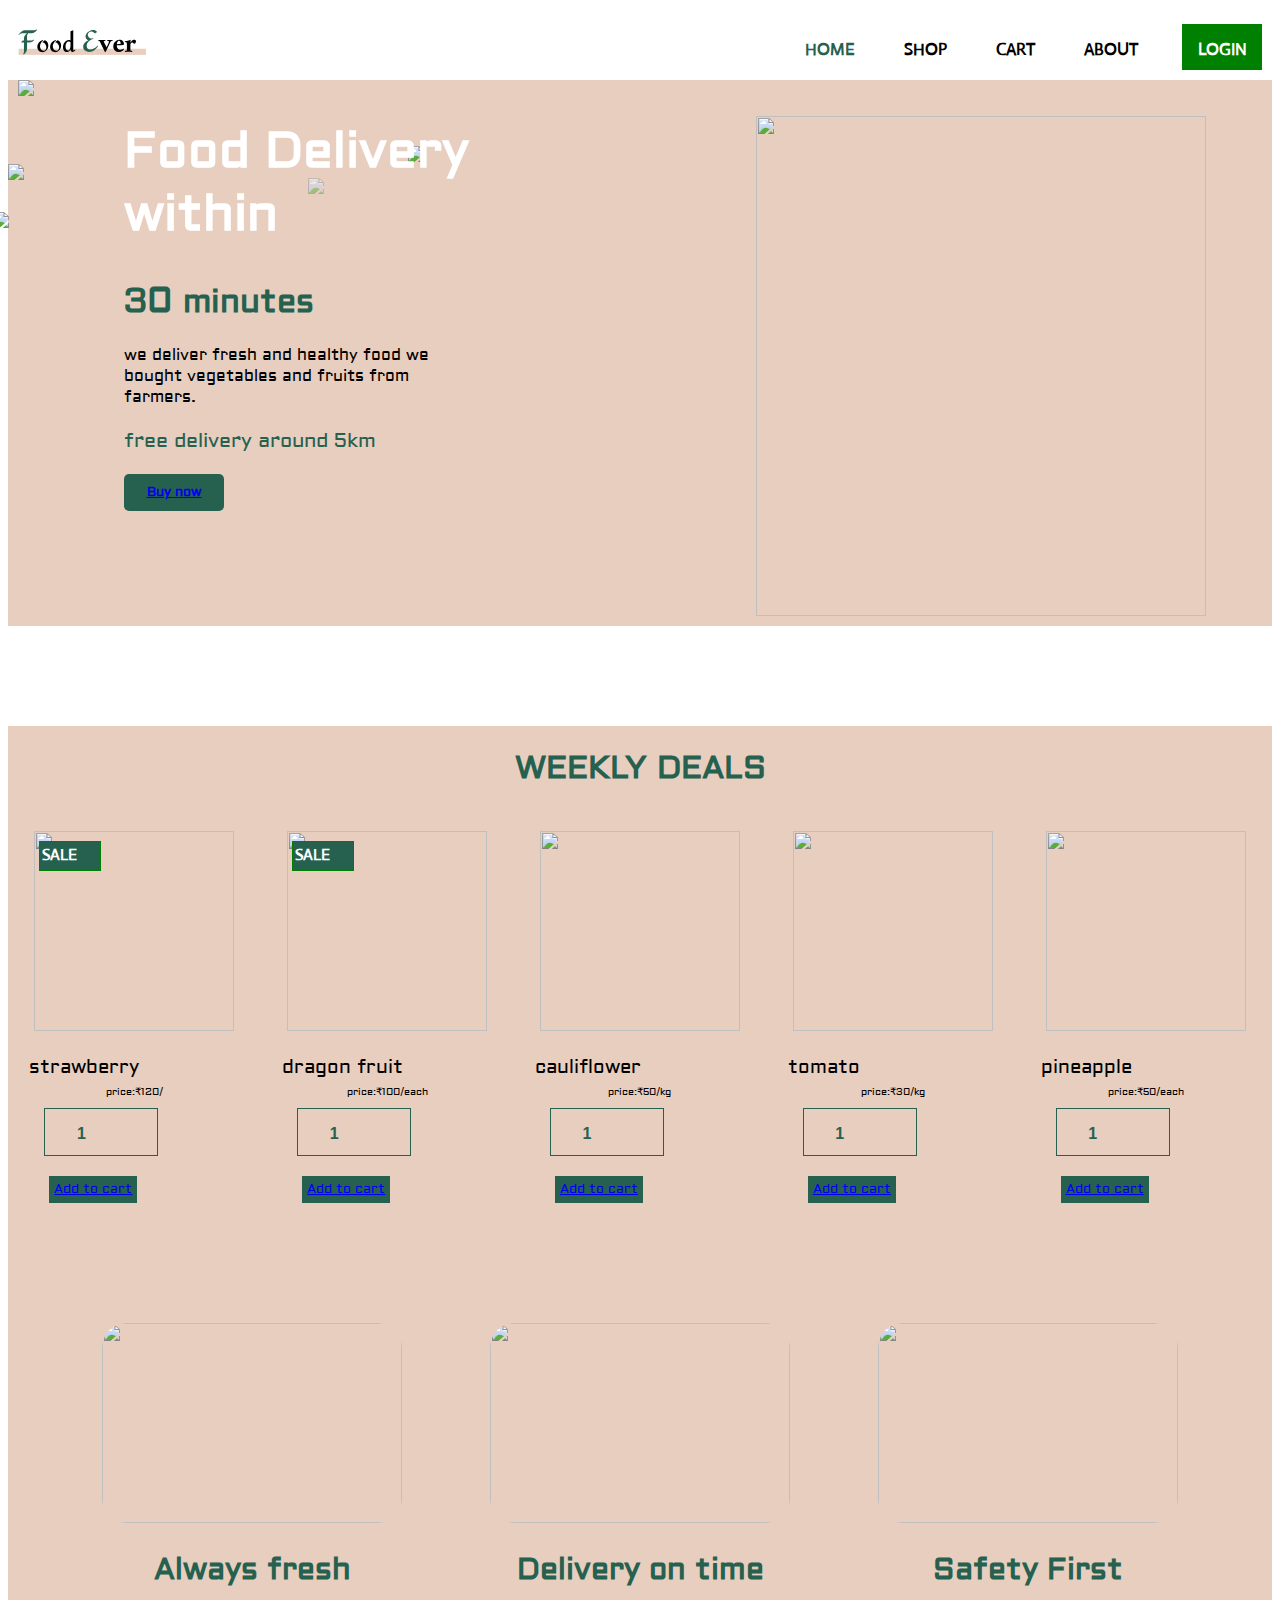
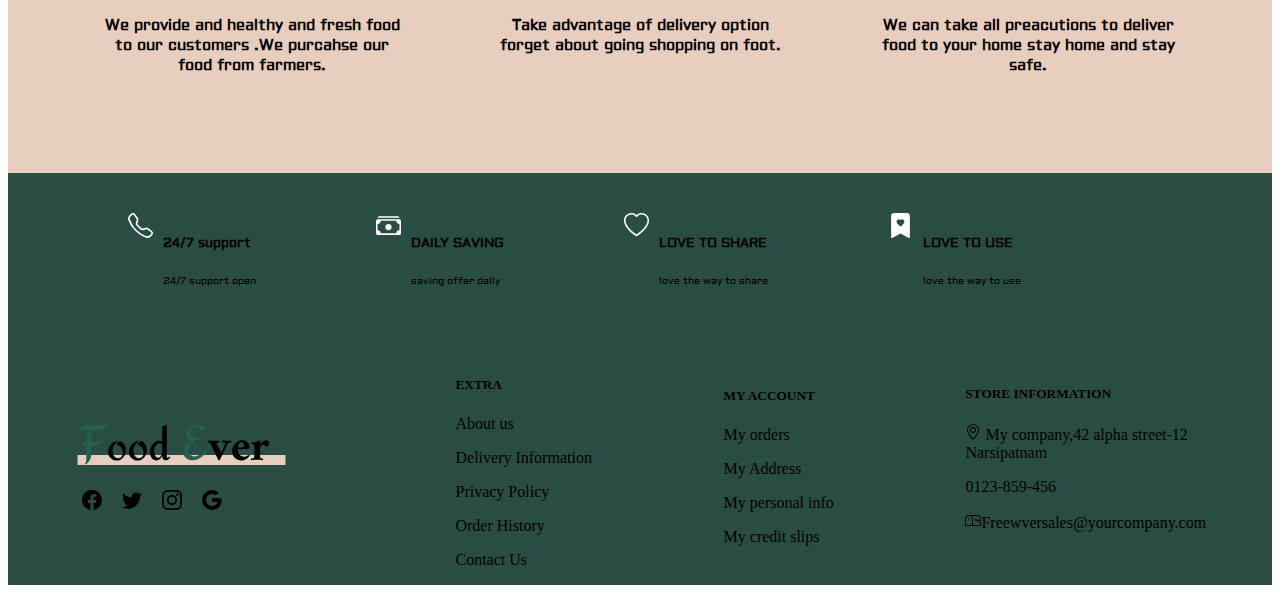
==== index.html @ d745dd80 "second commit" ====
<!DOCTYPE html>
<html lang="en">
<head>
    <meta charset="UTF-8">
    <meta http-equiv="X-UA-Compatible" content="IE=edge">
    <meta name="viewport" content="width=device-width, initial-scale=1.0">
    <link rel="stylesheet" a href="home.css">
    <link rel="preconnect" href="https://fonts.gstatic.com">
<link href="https://fonts.googleapis.com/css2?family=Actor&display=swap" rel="stylesheet">
<link rel="preconnect" href="https://fonts.gstatic.com">
<link href="https://fonts.googleapis.com/css2?family=Aldrich&display=swap" rel="stylesheet">  
<link href='https://css.gg/math-plus.css' rel='stylesheet'>
<link href='https://css.gg/math-minus.css' rel='stylesheet'>
<link href="https://cdn.jsdelivr.net/npm/bootstrap@5.0.0/dist/css/bootstrap.min.css" rel="stylesheet" integrity="sha384-wEmeIV1mKuiNpC+IOBjI7aAzPcEZeedi5yW5f2yOq55WWLwNGmvvx4Um1vskeMj0" crossorigin="anonymous">

<title> Home</title>
</head>
<div class="body">
<div class="navigation ">
   

   
    <nav>
        <svg xmlns="http://www.w3.org/2000/svg" width="245" height="68" viewBox="0 0 245 68" fill="none">
            <rect x="1" y="45" width="208" height="10" fill="#E8CEBF"/>
            <g filter="url(#filter0_b)">
            <path d="M31.2002 14.1602C30.6956 14.9414 30.0853 15.6738 29.3691 16.3574C28.653 17.041 27.8717 17.6432 27.0254 18.1641C26.179 18.6849 25.2839 19.0999 24.3398 19.4092C23.3958 19.7021 22.4518 19.8486 21.5078 19.8486L16.6982 19.8975C16.0472 20.6787 15.5671 21.4355 15.2578 22.168C14.9486 22.9004 14.7939 23.763 14.7939 24.7559V31.5918H15.502C16.153 31.5918 16.9424 31.6081 17.8701 31.6406C18.7979 31.6569 19.7337 31.6325 20.6777 31.5674C21.638 31.5023 22.5495 31.3639 23.4121 31.1523C24.2747 30.9245 24.9746 30.5745 25.5117 30.1025L26.0977 30.8105C25.5931 31.5755 24.9827 32.2184 24.2666 32.7393C23.5505 33.2601 22.7692 33.6914 21.9229 34.0332C21.0765 34.3587 20.1813 34.6029 19.2373 34.7656C18.2933 34.9121 17.3493 34.9935 16.4053 35.0098H14.7939V44.3115C14.7939 46.4762 14.3301 48.3968 13.4023 50.0732C12.4746 51.766 11.1237 53.2227 9.34961 54.4434L8.49512 53.4912C8.77181 53.182 8.99154 52.832 9.1543 52.4414C9.31706 52.0508 9.43913 51.6439 9.52051 51.2207C9.61816 50.7975 9.67513 50.3743 9.69141 49.9512C9.72396 49.5117 9.74023 49.0967 9.74023 48.7061V35.0098H5.00391L7.5918 31.5918H9.74023V27.5879C9.74023 26.8229 9.89486 26.0824 10.2041 25.3662C10.5296 24.6338 10.9365 23.9421 11.4248 23.291C11.9131 22.64 12.4502 22.0296 13.0361 21.46C13.6221 20.8903 14.1917 20.3695 14.7451 19.8975C14.0615 19.8975 13.4105 19.8975 12.792 19.8975C12.1898 19.8812 11.5794 19.873 10.9609 19.873C10.3424 19.873 9.70768 19.873 9.05664 19.873C8.4056 19.8568 7.68945 19.8486 6.9082 19.8486C6.28971 19.8486 5.73633 19.9137 5.24805 20.0439C4.77604 20.1579 4.33659 20.3288 3.92969 20.5566C3.52279 20.7845 3.13216 21.0693 2.75781 21.4111C2.38346 21.7529 2.00098 22.1517 1.61035 22.6074L0.902344 21.8506C1.45573 21.0856 2.11491 20.3044 2.87988 19.5068C3.64486 18.693 4.4668 17.9525 5.3457 17.2852C6.24089 16.6178 7.17676 16.0726 8.15332 15.6494C9.14616 15.21 10.1471 14.9902 11.1562 14.9902H20.6045C21.2393 14.9902 22.0205 14.9821 22.9482 14.9658C23.876 14.9495 24.82 14.9007 25.7803 14.8193C26.7406 14.7217 27.652 14.5752 28.5146 14.3799C29.3773 14.1683 30.069 13.8753 30.5898 13.501L31.2002 14.1602ZM130.663 40.4053C129.947 41.7236 129.076 42.9769 128.051 44.165C127.042 45.3532 125.91 46.403 124.657 47.3145C123.42 48.2259 122.077 48.9502 120.629 49.4873C119.197 50.0244 117.691 50.293 116.112 50.293C114.892 50.293 113.703 50.0895 112.548 49.6826C111.392 49.2757 110.359 48.6979 109.447 47.9492C108.552 47.2005 107.828 46.3053 107.274 45.2637C106.737 44.2057 106.469 43.0339 106.469 41.748C106.469 40.4948 106.721 39.3311 107.226 38.2568C107.73 37.1663 108.381 36.1735 109.179 35.2783C109.993 34.3831 110.904 33.5856 111.913 32.8857C112.938 32.1859 113.972 31.5918 115.014 31.1035C114.281 30.9733 113.622 30.7048 113.036 30.2979C112.45 29.891 111.954 29.4027 111.547 28.833C111.14 28.2633 110.831 27.6286 110.619 26.9287C110.408 26.2288 110.302 25.5208 110.302 24.8047C110.302 23.8118 110.481 22.876 110.839 21.9971C111.197 21.1019 111.677 20.2799 112.279 19.5312C112.898 18.7663 113.614 18.0827 114.428 17.4805C115.242 16.862 116.096 16.3411 116.991 15.918C117.903 15.4948 118.83 15.1693 119.774 14.9414C120.735 14.7135 121.662 14.5996 122.558 14.5996C123.892 14.5996 125.113 14.8682 126.22 15.4053C127.326 15.9261 128.303 16.6911 129.149 17.7002L125.609 20.2881C125.268 19.8161 124.893 19.3766 124.486 18.9697C124.096 18.5465 123.664 18.1885 123.192 17.8955C122.737 17.5863 122.24 17.3421 121.703 17.1631C121.182 16.984 120.621 16.8945 120.019 16.8945C119.27 16.8945 118.529 17.0329 117.797 17.3096C117.081 17.57 116.438 17.9443 115.868 18.4326C115.299 18.9046 114.835 19.4743 114.477 20.1416C114.135 20.8089 113.964 21.5413 113.964 22.3389C113.964 23.1689 114.143 23.9421 114.501 24.6582C114.859 25.3581 115.331 25.9684 115.917 26.4893C116.503 27.0101 117.17 27.417 117.919 27.71C118.684 28.0029 119.465 28.1494 120.263 28.1494C121.174 28.1494 122.021 28.0029 122.802 27.71L123.168 28.7109C121.85 29.1341 120.531 29.6794 119.213 30.3467C117.911 30.9977 116.739 31.7871 115.697 32.7148C114.656 33.6426 113.809 34.7168 113.158 35.9375C112.523 37.1582 112.206 38.5417 112.206 40.0879C112.206 40.9831 112.336 41.8132 112.597 42.5781C112.857 43.3431 113.231 44.0104 113.72 44.5801C114.224 45.1497 114.835 45.5973 115.551 45.9229C116.283 46.2484 117.105 46.4111 118.017 46.4111C118.961 46.4111 120.019 46.224 121.19 45.8496C122.362 45.459 123.51 44.9463 124.633 44.3115C125.756 43.6768 126.781 42.9525 127.709 42.1387C128.637 41.3249 129.337 40.4948 129.809 39.6484L130.663 40.4053Z" fill="#266150"/>
            <path d="M40.1602 50.5615C38.9557 50.5615 37.8245 50.3499 36.7666 49.9268C35.7249 49.4873 34.8135 48.8851 34.0322 48.1201C33.2673 47.3551 32.6569 46.46 32.2012 45.4346C31.7617 44.3929 31.542 43.2617 31.542 42.041C31.542 40.6576 31.7699 39.3636 32.2256 38.1592C32.6813 36.9385 33.3079 35.8398 34.1055 34.8633C34.9193 33.8867 35.8714 33.0404 36.9619 32.3242C38.0687 31.6081 39.265 31.0465 40.5508 30.6396L41.2588 31.4941C40.5264 32.0312 39.8428 32.6497 39.208 33.3496C38.5732 34.0332 38.0199 34.7819 37.5479 35.5957C37.0758 36.3932 36.7015 37.2396 36.4248 38.1348C36.1481 39.0137 36.0098 39.917 36.0098 40.8447C36.0098 41.626 36.1237 42.4479 36.3516 43.3105C36.5794 44.1732 36.9212 44.9626 37.377 45.6787C37.8327 46.3949 38.4023 46.9889 39.0859 47.4609C39.7858 47.9167 40.5915 48.1445 41.5029 48.1445C42.3167 48.1445 43.0166 47.998 43.6025 47.7051C44.2048 47.4121 44.7012 47.0133 45.0918 46.5088C45.4824 46.0042 45.7754 45.4183 45.9707 44.751C46.166 44.0674 46.2637 43.3512 46.2637 42.6025C46.2637 41.7236 46.0928 40.8285 45.751 39.917C45.4092 38.9893 44.9372 38.1348 44.335 37.3535C43.749 36.5723 43.0573 35.9212 42.2598 35.4004C41.4622 34.8796 40.6077 34.5785 39.6963 34.4971C40.266 33.846 40.8926 33.2438 41.5762 32.6904C42.2598 32.137 42.9515 31.6081 43.6514 31.1035C44.5954 31.4128 45.4255 31.8685 46.1416 32.4707C46.874 33.0729 47.4844 33.7646 47.9727 34.5459C48.4772 35.3271 48.8597 36.1816 49.1201 37.1094C49.3805 38.0208 49.5107 38.9486 49.5107 39.8926C49.5107 41.1784 49.2829 42.4561 48.8271 43.7256C48.3877 44.9951 47.7529 46.1426 46.9229 47.168C46.109 48.1771 45.1243 48.999 43.9688 49.6338C42.8294 50.2523 41.5599 50.5615 40.1602 50.5615ZM61.0586 50.5615C59.8542 50.5615 58.723 50.3499 57.665 49.9268C56.6234 49.4873 55.7119 48.8851 54.9307 48.1201C54.1657 47.3551 53.5553 46.46 53.0996 45.4346C52.6602 44.3929 52.4404 43.2617 52.4404 42.041C52.4404 40.6576 52.6683 39.3636 53.124 38.1592C53.5798 36.9385 54.2064 35.8398 55.0039 34.8633C55.8177 33.8867 56.7699 33.0404 57.8604 32.3242C58.9671 31.6081 60.1634 31.0465 61.4492 30.6396L62.1572 31.4941C61.4248 32.0312 60.7412 32.6497 60.1064 33.3496C59.4717 34.0332 58.9183 34.7819 58.4463 35.5957C57.9743 36.3932 57.5999 37.2396 57.3232 38.1348C57.0465 39.0137 56.9082 39.917 56.9082 40.8447C56.9082 41.626 57.0221 42.4479 57.25 43.3105C57.4779 44.1732 57.8197 44.9626 58.2754 45.6787C58.7311 46.3949 59.3008 46.9889 59.9844 47.4609C60.6842 47.9167 61.4899 48.1445 62.4014 48.1445C63.2152 48.1445 63.915 47.998 64.501 47.7051C65.1032 47.4121 65.5996 47.0133 65.9902 46.5088C66.3809 46.0042 66.6738 45.4183 66.8691 44.751C67.0645 44.0674 67.1621 43.3512 67.1621 42.6025C67.1621 41.7236 66.9912 40.8285 66.6494 39.917C66.3076 38.9893 65.8356 38.1348 65.2334 37.3535C64.6475 36.5723 63.9557 35.9212 63.1582 35.4004C62.3607 34.8796 61.5062 34.5785 60.5947 34.4971C61.1644 33.846 61.791 33.2438 62.4746 32.6904C63.1582 32.137 63.8499 31.6081 64.5498 31.1035C65.4938 31.4128 66.3239 31.8685 67.04 32.4707C67.7725 33.0729 68.3828 33.7646 68.8711 34.5459C69.3757 35.3271 69.7581 36.1816 70.0186 37.1094C70.279 38.0208 70.4092 38.9486 70.4092 39.8926C70.4092 41.1784 70.1813 42.4561 69.7256 43.7256C69.2861 44.9951 68.6514 46.1426 67.8213 47.168C67.0075 48.1771 66.0228 48.999 64.8672 49.6338C63.7279 50.2523 62.4583 50.5615 61.0586 50.5615ZM93.7979 47.0947C93.6025 47.5179 93.3503 47.9167 93.041 48.291C92.7318 48.6654 92.39 48.999 92.0156 49.292C91.6413 49.585 91.2262 49.821 90.7705 50C90.3311 50.1628 89.8753 50.2441 89.4033 50.2441C88.1175 50.2441 87.1816 49.8942 86.5957 49.1943C86.026 48.4782 85.7412 47.5098 85.7412 46.2891V45.8496C85.4645 46.403 85.1471 46.9564 84.7891 47.5098C84.431 48.0632 84.016 48.5596 83.5439 48.999C83.0882 49.4385 82.5674 49.7965 81.9814 50.0732C81.4118 50.3499 80.7689 50.4883 80.0527 50.4883C78.9622 50.4883 78.002 50.2767 77.1719 49.8535C76.3581 49.4141 75.6745 48.8363 75.1211 48.1201C74.5677 47.3877 74.1445 46.5413 73.8516 45.5811C73.5749 44.6208 73.4365 43.6117 73.4365 42.5537C73.4365 41.1865 73.6481 39.8112 74.0713 38.4277C74.4945 37.0443 75.113 35.791 75.9268 34.668C76.7406 33.5449 77.7415 32.6335 78.9297 31.9336C80.1178 31.2174 81.4769 30.8594 83.0068 30.8594C83.9508 30.8594 84.8623 31.0872 85.7412 31.543V16.5527L90.2578 14.9902V46.4111C90.2578 46.7367 90.3311 47.0378 90.4775 47.3145C90.6403 47.5749 90.9007 47.7051 91.2588 47.7051C91.6331 47.7051 91.9831 47.5586 92.3086 47.2656C92.6341 46.9564 92.8945 46.6471 93.0898 46.3379L93.7979 47.0947ZM85.7412 39.7461V34.5459C85.3669 34.1715 84.9437 33.8623 84.4717 33.6182C84.016 33.374 83.5114 33.252 82.958 33.252C81.9977 33.252 81.1839 33.5124 80.5166 34.0332C79.8493 34.554 79.304 35.2051 78.8809 35.9863C78.4577 36.7676 78.1484 37.6139 77.9531 38.5254C77.7578 39.4206 77.6602 40.2588 77.6602 41.04C77.6602 41.6585 77.7171 42.3584 77.8311 43.1396C77.9613 43.9046 78.1729 44.6289 78.4658 45.3125C78.7751 45.9798 79.1738 46.5495 79.6621 47.0215C80.1667 47.4772 80.7933 47.7051 81.542 47.7051C82.1442 47.7051 82.665 47.5749 83.1045 47.3145C83.5602 47.0378 83.9427 46.6878 84.252 46.2646C84.5612 45.8252 84.8135 45.3288 85.0088 44.7754C85.2041 44.2057 85.3506 43.6279 85.4482 43.042C85.5622 42.4561 85.6354 41.8783 85.668 41.3086C85.7168 40.7227 85.7412 40.2018 85.7412 39.7461ZM145.571 30.5333C146.816 30.7111 148.327 30.8 150.104 30.8C151.927 30.8 153.46 30.7111 154.704 30.5333C154.793 30.6222 154.838 30.8667 154.838 31.2667C154.882 31.6667 154.838 31.9556 154.704 32.1333C153.682 32.1333 152.86 32.3111 152.238 32.6667C151.66 32.9778 151.304 33.2889 151.171 33.6L144.371 48C143.527 49.6444 142.882 50.4667 142.438 50.4667C142.304 50.4667 142.127 50.3556 141.904 50.1333L134.038 33.8C133.727 33.1333 133.216 32.6889 132.504 32.4667C131.838 32.2444 131.416 32.1333 131.238 32.1333C131.104 31.9556 131.06 31.6889 131.104 31.3333C131.104 30.9333 131.149 30.6667 131.238 30.5333C131.549 30.5778 132.216 30.6222 133.238 30.6667C134.304 30.7111 135.104 30.7556 135.638 30.8C136.216 30.8 137.26 30.8 138.771 30.8C140.327 30.8 141.638 30.7111 142.704 30.5333C142.838 30.6222 142.904 30.8889 142.904 31.3333C142.904 31.7333 142.838 32 142.704 32.1333C142.438 32.1333 142.038 32.2222 141.504 32.4C140.571 32.6667 140.104 32.9778 140.104 33.3333V33.6C140.104 33.7333 140.149 33.8667 140.238 34L144.771 42.6667L148.238 34.9333C148.549 34.1333 148.704 33.6 148.704 33.3333C148.704 33.0667 148.549 32.8444 148.238 32.6667C147.971 32.4889 147.638 32.3556 147.238 32.2667C146.616 32.1778 146.06 32.1333 145.571 32.1333C145.482 32.0444 145.438 31.8 145.438 31.4C145.438 30.9556 145.482 30.6667 145.571 30.5333ZM161.387 37.6C161.476 37.6 161.765 37.6 162.254 37.6C162.787 37.5556 163.365 37.5111 163.987 37.4667C165.409 37.4222 166.431 37.3556 167.054 37.2667C167.454 37.2222 167.654 36.9778 167.654 36.5333C167.654 36.0444 167.609 35.5333 167.52 35C167.431 34.4667 167.276 34 167.054 33.6C166.565 32.6222 165.92 32.1333 165.12 32.1333C164.365 32.1333 163.765 32.3556 163.32 32.8C162.876 33.2 162.498 33.6889 162.187 34.2667C161.654 35.4222 161.387 36.5333 161.387 37.6ZM171.92 38.8C169.254 39.0222 165.743 39.2 161.387 39.3333C161.387 42.0444 162.143 44.0444 163.654 45.3333C164.809 46.2667 166.054 46.7333 167.387 46.7333C168.765 46.7333 169.831 46.4889 170.587 46C171.343 45.5111 171.965 45.0222 172.454 44.5333C172.809 44.6222 172.987 44.8667 172.987 45.2667C172.987 45.6667 172.898 46 172.72 46.2667C172.587 46.4889 172.298 46.8444 171.854 47.3333C171.409 47.7778 170.854 48.2222 170.187 48.6667C168.498 49.8222 166.876 50.4 165.32 50.4C163.765 50.4 162.431 50.2 161.32 49.8C160.209 49.3556 159.231 48.7333 158.387 47.9333C156.565 46.2 155.654 43.9556 155.654 41.2C155.654 38.3556 156.631 35.8667 158.587 33.7333C160.676 31.4667 162.943 30.3333 165.387 30.3333C168.009 30.3333 170.009 31.1111 171.387 32.6667C172.543 33.9111 173.12 35.3556 173.12 37C173.12 37.4889 173.009 37.9111 172.787 38.2667C172.565 38.6222 172.276 38.8 171.92 38.8ZM180.728 49.8667C178.905 49.8667 176.883 49.9778 174.661 50.2C174.572 50.0667 174.528 49.8 174.528 49.4C174.528 49 174.572 48.7111 174.661 48.5333C175.594 48.5333 176.283 48.4444 176.728 48.2667C177.172 48.0444 177.439 47.8667 177.528 47.7333C177.75 47.2 177.861 45.8222 177.861 43.6V37.8667C177.861 37.5111 177.816 36.9778 177.728 36.2667C177.639 35.5556 177.55 35.1111 177.461 34.9333C177.15 34.3556 176.216 34.0667 174.661 34.0667C174.572 34.0222 174.528 33.8 174.528 33.4C174.572 32.9556 174.639 32.7333 174.728 32.7333C176.416 32.6 178.061 32.2889 179.661 31.8C181.261 31.2667 182.483 30.8 183.328 30.4C183.461 30.4444 183.616 30.5556 183.794 30.7333C183.972 30.9111 184.039 31.0444 183.994 31.1333C183.994 31.2222 183.972 31.4222 183.928 31.7333C183.883 32.0444 183.839 32.4 183.794 32.8C183.75 33.1556 183.705 33.5111 183.661 33.8667C183.616 34.2222 183.594 34.4667 183.594 34.6C183.594 34.6889 183.639 34.7556 183.728 34.8C183.816 34.8 183.861 34.7778 183.861 34.7333C184.661 33.4 185.328 32.4667 185.861 31.9333C187.016 30.8667 188.194 30.3333 189.394 30.3333C190.728 30.3333 191.639 30.5778 192.128 31.0667C192.483 31.6 192.661 32.2 192.661 32.8667C192.661 33.4889 192.594 34.0222 192.461 34.4667C192.328 34.8667 192.128 35.2444 191.861 35.6C191.328 36.3556 190.705 36.7333 189.994 36.7333C189.594 36.7333 189.239 36.6 188.928 36.3333C188.661 36.0667 188.394 35.8222 188.128 35.6C187.905 35.3778 187.661 35.1778 187.394 35C187.172 34.7778 186.861 34.6667 186.461 34.6667C186.061 34.6667 185.683 34.8222 185.328 35.1333C184.972 35.4 184.661 35.7333 184.394 36.1333C183.861 36.9333 183.594 37.6444 183.594 38.2667V43.6C183.594 45.8222 183.661 47.1111 183.794 47.4667C183.928 47.7778 184.105 48 184.328 48.1333C184.55 48.2222 184.794 48.3111 185.061 48.4C185.505 48.4889 185.972 48.5333 186.461 48.5333C186.55 48.7111 186.594 49 186.594 49.4C186.594 49.8 186.55 50.0667 186.461 50.2C184.239 49.9778 182.328 49.8667 180.728 49.8667Z" fill="black"/>
            </g>
            <defs>
            <filter id="filter0_b" x="-3.09766" y="9.50098" width="199.759" height="48.9424" filterUnits="userSpaceOnUse" color-interpolation-filters="sRGB">
            <feFlood flood-opacity="0" result="BackgroundImageFix"/>
            <feGaussianBlur in="BackgroundImage" stdDeviation="2"/>
            <feComposite in2="SourceAlpha" operator="in" result="effect1_backgroundBlur"/>
            <feBlend mode="normal" in="SourceGraphic" in2="effect1_backgroundBlur" result="shape"/>
            </filter>
            </defs>
            </svg>
       <ul class="headings">
           
           <li ><a class="page1" href="file:///E:/major%20project/grocery/home.html">HOME</a></li>
           <li><a class="page2" href="E:/major%20project/grocery/shop.html">SHOP</a></li>
           <li><a class="page3" href="file:///E:/major%20project/grocery/cart.html#">CART</a></li>
           <li><a class="page4" href="file:///E:/major%20project/grocery/about.html">ABOUT</a></li>
         <button class="btn">  <li><a  class="page5" href="file:///E:/major%20project/grocery/login.html">LOGIN</a></li></button>
       </ul>
    </nav>
   
</div>


<body>
    <div class="decoration">
        <div class="f1"><img src="/major project/images/Ellipse 3.png"></div>
        <div class="f2"><img src="/major project/images/Ellipse 2.png"></div>
        <div class="f3"><img src="/major project/images/Ellipse 7.png"></div>
        <div class="f4"><img src="/major project/images/Ellipse 3.png"></div>
        <div class="f5"><img src="/major project/images/Ellipse 7.png"></div>
        <div class="f6"><img src="/major project/images/Ellipse 2.png"></div>
    </div>




<div class="header">
     
 <div class="box-1">
    <h1 class="h1">Food Delivery
        <br> within
        <br>
        <h1 class="min"><span class='bigger'>30</span> minutes</h1>
    </h1>
    <p >we deliver fresh and healthy food we <br>bought vegetables and fruits from<br> farmers.</p>
     
<p style="color:#266150;font-size:20px;">free delivery around 5km</p>
<button style="border: none; background-color:#266150;padding:10px;font-weight: bold; color:white;border-radius: 5px;width:100px;
font-family:'Aldrich', sans-serif"><a href="file:///E:/major%20project/grocery/shop.html">Buy now</a></button>
</div>

  
   
   <div class="box-2">
    <img src="/major project/images/hygenic.jpeg">
   </div> 

 
</div>
<div class="blank">

</div>
<h1 style="text-align: center;font-family: 'Aldrich', sans-serif; color:#266150 ;">WEEKLY DEALS</h1>
<div class="box-3">
    <div class="box-4">
        <img src="/major project/images/photo-1592918489661-b098eb4e343c.jfif">
       
      <h3>strawberry</h3>
        <p>price:₹120/</p>
        <div class="cart">
            <button class="plus-btn" type="button" name="button">
                <i class="gg-math-plus"></i>
            </button>
            <input type="text" name="name" value="1">
            <button class="minus-btn" type="button" name="button">
                <i class="gg-math-minus"></i>
            </button>
        </div>
        <button class="ADD" type="text"type="button" name="button"><a href="file:///E:/major%20project/grocery/cart.html#">Add to cart</a></button>
        <div class="SALE">
            <h4>SALE</h4>
         </div>
    
    </div>
<div class="box-4">
    <img src="/major project/images/photo-1585138774489-caf6e48633b5.jfif">
    <h3>dragon fruit</h3>
    <p>price:₹100/each</p>
    <div class="cart">
        <button class="plus-btn" type="button" name="button">
            <i class="gg-math-plus"></i>
        </button>
        <input type="text" name="name" value="1">
        <button class="minus-btn" type="button" name="button">
            <i class="gg-math-minus"></i>
        </button>
    </div>
    <button class="ADD" type="text"type="button" name="button"><a href="file:///E:/major%20project/grocery/cart.html#">Add to cart</a></button>
<div class="SALE">
    <h4> SALE</h4> 
</div>
</div>
<div class="box-4">
    <img src="/major project/images/photo-1510627498534-cf7e9002facc.jfif">
    <h3 class="h3">cauliflower</h3>
    <p>price:₹50/kg</p>
    <div class="cart">
        <button class="plus-btn" type="button" name="button">
            <i class="gg-math-plus"></i>
        </button>
        <input type="text" name="name" value="1">
        <button class="minus-btn" type="button" name="button">
            <i class="gg-math-minus"></i>
        </button>
      
    </div>
    <button class="ADD" type="text"type="button" name="button"><a href="file:///E:/major%20project/grocery/cart.html#">Add to cart</a></button>
</div>
<div class="box-4">
    <img src="/major project/images/photo-1507732052797-d22258ac2f96.jfif">
    <h3>tomato</h3>
    <p>price:₹30/kg</p>
    <div class="cart">
        <button class="plus-btn" type="button" name="button">
            <i class="gg-math-plus"></i>
        </button>
        <input type="text" name="name" value="1">
        <button class="minus-btn" type="button" name="button">
            <i class="gg-math-minus"></i>
        </button>
    </div>
    <button class="ADD" type="text"type="button" name="button"><a href="file:///E:/major%20project/grocery/cart.html#">Add to cart</a></button>
</div>
<div class="box-4">
    <img src="/major project/images/photo-1490885578174-acda8905c2c6.jfif">
    <h3>pineapple</h3>
    <p>price:₹50/each</p>
    <div class="cart">
        <button class="plus-btn" type="button" name="button">
            <i class="gg-math-plus"></i>
        </button>
        <input type="text" name="name" value="1">
        <button class="minus-btn" type="button" name="button">
            <i class="gg-math-minus"></i>
        </button>
        </div>
        <button class="ADD" type="text"type="button" name="button"><a href="file:///E:/major%20project/grocery/cart.html#">Add to cart</a></button>
 
</div>

</div>

<div class="group-1">
   
   <div class="block">
       <img src="/major project/images/fresh.jfif">
    
   <div class="inf">
   <h2>Always fresh</h2>
   <p>We provide and healthy and fresh food to our customers 
    .We purcahse our food from farmers.</p>
      </div>
   </div> 
<div class="block">
<img src="/major project/images/photo-1582803824122-f25becf36ad8.jfif">
<div class="inf">
    <h2>Delivery on time</h2>
    <p>Take advantage of delivery option forget about going shopping on foot.</p>
       </div>
</div>  
   <div class="block">
<img src="/major project/images/delivery.jfif">
<div class="inf">
    <h2>Safety First</h2>
    <p>We can take all preacutions to deliver food to your home 
        stay home and stay safe.</p>
       </div>
   </div>
</div>
</body>
</div>
<div class="footer">

    <div class="f1">
      <div class="support">
          <svg xmlns="http://www.w3.org/2000/svg" width="25" height="25" fill="white" class="bi bi-telephone" viewBox="0 0 16 16">
            <path d="M3.654 1.328a.678.678 0 0 0-1.015-.063L1.605 2.3c-.483.484-.661 1.169-.45 1.77a17.568 17.568 0 0 0 4.168 6.608 17.569 17.569 0 0 0 6.608 4.168c.601.211 1.286.033 1.77-.45l1.034-1.034a.678.678 0 0 0-.063-1.015l-2.307-1.794a.678.678 0 0 0-.58-.122l-2.19.547a1.745 1.745 0 0 1-1.657-.459L5.482 8.062a1.745 1.745 0 0 1-.46-1.657l.548-2.19a.678.678 0 0 0-.122-.58L3.654 1.328zM1.884.511a1.745 1.745 0 0 1 2.612.163L6.29 2.98c.329.423.445.974.315 1.494l-.547 2.19a.678.678 0 0 0 .178.643l2.457 2.457a.678.678 0 0 0 .644.178l2.189-.547a1.745 1.745 0 0 1 1.494.315l2.306 1.794c.829.645.905 1.87.163 2.611l-1.034 1.034c-.74.74-1.846 1.065-2.877.702a18.634 18.634 0 0 1-7.01-4.42 18.634 18.634 0 0 1-4.42-7.009c-.362-1.03-.037-2.137.703-2.877L1.885.511z"/>
          </svg>
        </div> 
         <div class="support.p">
            <h5>24/7 support</h5>
            <p>24/7 support open</p>
          </div>
         
    </div>
    
    <div class="f2">
        <div class="support">
            <svg xmlns="http://www.w3.org/2000/svg" width="25" height="25" fill="white" class="bi bi-cash-stack" viewBox="0 0 16 16">
                <path d="M1 3a1 1 0 0 1 1-1h12a1 1 0 0 1 1 1H1zm7 8a2 2 0 1 0 0-4 2 2 0 0 0 0 4z"/>
                <path d="M0 5a1 1 0 0 1 1-1h14a1 1 0 0 1 1 1v8a1 1 0 0 1-1 1H1a1 1 0 0 1-1-1V5zm3 0a2 2 0 0 1-2 2v4a2 2 0 0 1 2 2h10a2 2 0 0 1 2-2V7a2 2 0 0 1-2-2H3z"/>
              </svg>
         
          </div> 
            <div>
              <h5>DAILY SAVING</h5>
              <p>saving offer daily</p>
            </div>
           
      </div>
      <div class="f3">
        <div class="support">
  
            <svg xmlns="http://www.w3.org/2000/svg" width="25" height="25" fill="white" class="bi bi-heart" viewBox="0 0 16 16">
                <path d="m8 2.748-.717-.737C5.6.281 2.514.878 1.4 3.053c-.523 1.023-.641 2.5.314 4.385.92 1.815 2.834 3.989 6.286 6.357 3.452-2.368 5.365-4.542 6.286-6.357.955-1.886.838-3.362.314-4.385C13.486.878 10.4.28 8.717 2.01L8 2.748zM8 15C-7.333 4.868 3.279-3.04 7.824 1.143c.06.055.119.112.176.171a3.12 3.12 0 0 1 .176-.17C12.72-3.042 23.333 4.867 8 15z"/>
              </svg>
          </div> 
            <div>
              <h5>LOVE TO SHARE</h5>
              <p>love the way to share</p>
            </div>
           
      </div>
      <div class="f4">
        <div class="support">
  
            <svg xmlns="http://www.w3.org/2000/svg" width="25" height="25" fill="white" class="bi bi-bookmark-heart-fill" viewBox="0 0 16 16">
                <path d="M2 15.5a.5.5 0 0 0 .74.439L8 13.069l5.26 2.87A.5.5 0 0 0 14 15.5V2a2 2 0 0 0-2-2H4a2 2 0 0 0-2 2v13.5zM8 4.41c1.387-1.425 4.854 1.07 0 4.277C3.146 5.48 6.613 2.986 8 4.412z"/>
              </svg>
          </div> 
            <div>
              <h5>LOVE TO USE</h5>
              <p>love the way to use</p>
            </div>
           
      </div>
  
    </div>
</div>

<div class="inertia">
    <div class="inertia-0">
        <svg  class="mini"xmlns="http://www.w3.org/2000/svg" width="245" height="68" viewBox="0 0 245 68" fill="none">
            <rect x="1" y="45" width="208" height="10" fill="#E8CEBF"/>
            <g filter="url(#filter0_b)">
            <path d="M31.2002 14.1602C30.6956 14.9414 30.0853 15.6738 29.3691 16.3574C28.653 17.041 27.8717 17.6432 27.0254 18.1641C26.179 18.6849 25.2839 19.0999 24.3398 19.4092C23.3958 19.7021 22.4518 19.8486 21.5078 19.8486L16.6982 19.8975C16.0472 20.6787 15.5671 21.4355 15.2578 22.168C14.9486 22.9004 14.7939 23.763 14.7939 24.7559V31.5918H15.502C16.153 31.5918 16.9424 31.6081 17.8701 31.6406C18.7979 31.6569 19.7337 31.6325 20.6777 31.5674C21.638 31.5023 22.5495 31.3639 23.4121 31.1523C24.2747 30.9245 24.9746 30.5745 25.5117 30.1025L26.0977 30.8105C25.5931 31.5755 24.9827 32.2184 24.2666 32.7393C23.5505 33.2601 22.7692 33.6914 21.9229 34.0332C21.0765 34.3587 20.1813 34.6029 19.2373 34.7656C18.2933 34.9121 17.3493 34.9935 16.4053 35.0098H14.7939V44.3115C14.7939 46.4762 14.3301 48.3968 13.4023 50.0732C12.4746 51.766 11.1237 53.2227 9.34961 54.4434L8.49512 53.4912C8.77181 53.182 8.99154 52.832 9.1543 52.4414C9.31706 52.0508 9.43913 51.6439 9.52051 51.2207C9.61816 50.7975 9.67513 50.3743 9.69141 49.9512C9.72396 49.5117 9.74023 49.0967 9.74023 48.7061V35.0098H5.00391L7.5918 31.5918H9.74023V27.5879C9.74023 26.8229 9.89486 26.0824 10.2041 25.3662C10.5296 24.6338 10.9365 23.9421 11.4248 23.291C11.9131 22.64 12.4502 22.0296 13.0361 21.46C13.6221 20.8903 14.1917 20.3695 14.7451 19.8975C14.0615 19.8975 13.4105 19.8975 12.792 19.8975C12.1898 19.8812 11.5794 19.873 10.9609 19.873C10.3424 19.873 9.70768 19.873 9.05664 19.873C8.4056 19.8568 7.68945 19.8486 6.9082 19.8486C6.28971 19.8486 5.73633 19.9137 5.24805 20.0439C4.77604 20.1579 4.33659 20.3288 3.92969 20.5566C3.52279 20.7845 3.13216 21.0693 2.75781 21.4111C2.38346 21.7529 2.00098 22.1517 1.61035 22.6074L0.902344 21.8506C1.45573 21.0856 2.11491 20.3044 2.87988 19.5068C3.64486 18.693 4.4668 17.9525 5.3457 17.2852C6.24089 16.6178 7.17676 16.0726 8.15332 15.6494C9.14616 15.21 10.1471 14.9902 11.1562 14.9902H20.6045C21.2393 14.9902 22.0205 14.9821 22.9482 14.9658C23.876 14.9495 24.82 14.9007 25.7803 14.8193C26.7406 14.7217 27.652 14.5752 28.5146 14.3799C29.3773 14.1683 30.069 13.8753 30.5898 13.501L31.2002 14.1602ZM130.663 40.4053C129.947 41.7236 129.076 42.9769 128.051 44.165C127.042 45.3532 125.91 46.403 124.657 47.3145C123.42 48.2259 122.077 48.9502 120.629 49.4873C119.197 50.0244 117.691 50.293 116.112 50.293C114.892 50.293 113.703 50.0895 112.548 49.6826C111.392 49.2757 110.359 48.6979 109.447 47.9492C108.552 47.2005 107.828 46.3053 107.274 45.2637C106.737 44.2057 106.469 43.0339 106.469 41.748C106.469 40.4948 106.721 39.3311 107.226 38.2568C107.73 37.1663 108.381 36.1735 109.179 35.2783C109.993 34.3831 110.904 33.5856 111.913 32.8857C112.938 32.1859 113.972 31.5918 115.014 31.1035C114.281 30.9733 113.622 30.7048 113.036 30.2979C112.45 29.891 111.954 29.4027 111.547 28.833C111.14 28.2633 110.831 27.6286 110.619 26.9287C110.408 26.2288 110.302 25.5208 110.302 24.8047C110.302 23.8118 110.481 22.876 110.839 21.9971C111.197 21.1019 111.677 20.2799 112.279 19.5312C112.898 18.7663 113.614 18.0827 114.428 17.4805C115.242 16.862 116.096 16.3411 116.991 15.918C117.903 15.4948 118.83 15.1693 119.774 14.9414C120.735 14.7135 121.662 14.5996 122.558 14.5996C123.892 14.5996 125.113 14.8682 126.22 15.4053C127.326 15.9261 128.303 16.6911 129.149 17.7002L125.609 20.2881C125.268 19.8161 124.893 19.3766 124.486 18.9697C124.096 18.5465 123.664 18.1885 123.192 17.8955C122.737 17.5863 122.24 17.3421 121.703 17.1631C121.182 16.984 120.621 16.8945 120.019 16.8945C119.27 16.8945 118.529 17.0329 117.797 17.3096C117.081 17.57 116.438 17.9443 115.868 18.4326C115.299 18.9046 114.835 19.4743 114.477 20.1416C114.135 20.8089 113.964 21.5413 113.964 22.3389C113.964 23.1689 114.143 23.9421 114.501 24.6582C114.859 25.3581 115.331 25.9684 115.917 26.4893C116.503 27.0101 117.17 27.417 117.919 27.71C118.684 28.0029 119.465 28.1494 120.263 28.1494C121.174 28.1494 122.021 28.0029 122.802 27.71L123.168 28.7109C121.85 29.1341 120.531 29.6794 119.213 30.3467C117.911 30.9977 116.739 31.7871 115.697 32.7148C114.656 33.6426 113.809 34.7168 113.158 35.9375C112.523 37.1582 112.206 38.5417 112.206 40.0879C112.206 40.9831 112.336 41.8132 112.597 42.5781C112.857 43.3431 113.231 44.0104 113.72 44.5801C114.224 45.1497 114.835 45.5973 115.551 45.9229C116.283 46.2484 117.105 46.4111 118.017 46.4111C118.961 46.4111 120.019 46.224 121.19 45.8496C122.362 45.459 123.51 44.9463 124.633 44.3115C125.756 43.6768 126.781 42.9525 127.709 42.1387C128.637 41.3249 129.337 40.4948 129.809 39.6484L130.663 40.4053Z" fill="#266150"/>
            <path d="M40.1602 50.5615C38.9557 50.5615 37.8245 50.3499 36.7666 49.9268C35.7249 49.4873 34.8135 48.8851 34.0322 48.1201C33.2673 47.3551 32.6569 46.46 32.2012 45.4346C31.7617 44.3929 31.542 43.2617 31.542 42.041C31.542 40.6576 31.7699 39.3636 32.2256 38.1592C32.6813 36.9385 33.3079 35.8398 34.1055 34.8633C34.9193 33.8867 35.8714 33.0404 36.9619 32.3242C38.0687 31.6081 39.265 31.0465 40.5508 30.6396L41.2588 31.4941C40.5264 32.0312 39.8428 32.6497 39.208 33.3496C38.5732 34.0332 38.0199 34.7819 37.5479 35.5957C37.0758 36.3932 36.7015 37.2396 36.4248 38.1348C36.1481 39.0137 36.0098 39.917 36.0098 40.8447C36.0098 41.626 36.1237 42.4479 36.3516 43.3105C36.5794 44.1732 36.9212 44.9626 37.377 45.6787C37.8327 46.3949 38.4023 46.9889 39.0859 47.4609C39.7858 47.9167 40.5915 48.1445 41.5029 48.1445C42.3167 48.1445 43.0166 47.998 43.6025 47.7051C44.2048 47.4121 44.7012 47.0133 45.0918 46.5088C45.4824 46.0042 45.7754 45.4183 45.9707 44.751C46.166 44.0674 46.2637 43.3512 46.2637 42.6025C46.2637 41.7236 46.0928 40.8285 45.751 39.917C45.4092 38.9893 44.9372 38.1348 44.335 37.3535C43.749 36.5723 43.0573 35.9212 42.2598 35.4004C41.4622 34.8796 40.6077 34.5785 39.6963 34.4971C40.266 33.846 40.8926 33.2438 41.5762 32.6904C42.2598 32.137 42.9515 31.6081 43.6514 31.1035C44.5954 31.4128 45.4255 31.8685 46.1416 32.4707C46.874 33.0729 47.4844 33.7646 47.9727 34.5459C48.4772 35.3271 48.8597 36.1816 49.1201 37.1094C49.3805 38.0208 49.5107 38.9486 49.5107 39.8926C49.5107 41.1784 49.2829 42.4561 48.8271 43.7256C48.3877 44.9951 47.7529 46.1426 46.9229 47.168C46.109 48.1771 45.1243 48.999 43.9688 49.6338C42.8294 50.2523 41.5599 50.5615 40.1602 50.5615ZM61.0586 50.5615C59.8542 50.5615 58.723 50.3499 57.665 49.9268C56.6234 49.4873 55.7119 48.8851 54.9307 48.1201C54.1657 47.3551 53.5553 46.46 53.0996 45.4346C52.6602 44.3929 52.4404 43.2617 52.4404 42.041C52.4404 40.6576 52.6683 39.3636 53.124 38.1592C53.5798 36.9385 54.2064 35.8398 55.0039 34.8633C55.8177 33.8867 56.7699 33.0404 57.8604 32.3242C58.9671 31.6081 60.1634 31.0465 61.4492 30.6396L62.1572 31.4941C61.4248 32.0312 60.7412 32.6497 60.1064 33.3496C59.4717 34.0332 58.9183 34.7819 58.4463 35.5957C57.9743 36.3932 57.5999 37.2396 57.3232 38.1348C57.0465 39.0137 56.9082 39.917 56.9082 40.8447C56.9082 41.626 57.0221 42.4479 57.25 43.3105C57.4779 44.1732 57.8197 44.9626 58.2754 45.6787C58.7311 46.3949 59.3008 46.9889 59.9844 47.4609C60.6842 47.9167 61.4899 48.1445 62.4014 48.1445C63.2152 48.1445 63.915 47.998 64.501 47.7051C65.1032 47.4121 65.5996 47.0133 65.9902 46.5088C66.3809 46.0042 66.6738 45.4183 66.8691 44.751C67.0645 44.0674 67.1621 43.3512 67.1621 42.6025C67.1621 41.7236 66.9912 40.8285 66.6494 39.917C66.3076 38.9893 65.8356 38.1348 65.2334 37.3535C64.6475 36.5723 63.9557 35.9212 63.1582 35.4004C62.3607 34.8796 61.5062 34.5785 60.5947 34.4971C61.1644 33.846 61.791 33.2438 62.4746 32.6904C63.1582 32.137 63.8499 31.6081 64.5498 31.1035C65.4938 31.4128 66.3239 31.8685 67.04 32.4707C67.7725 33.0729 68.3828 33.7646 68.8711 34.5459C69.3757 35.3271 69.7581 36.1816 70.0186 37.1094C70.279 38.0208 70.4092 38.9486 70.4092 39.8926C70.4092 41.1784 70.1813 42.4561 69.7256 43.7256C69.2861 44.9951 68.6514 46.1426 67.8213 47.168C67.0075 48.1771 66.0228 48.999 64.8672 49.6338C63.7279 50.2523 62.4583 50.5615 61.0586 50.5615ZM93.7979 47.0947C93.6025 47.5179 93.3503 47.9167 93.041 48.291C92.7318 48.6654 92.39 48.999 92.0156 49.292C91.6413 49.585 91.2262 49.821 90.7705 50C90.3311 50.1628 89.8753 50.2441 89.4033 50.2441C88.1175 50.2441 87.1816 49.8942 86.5957 49.1943C86.026 48.4782 85.7412 47.5098 85.7412 46.2891V45.8496C85.4645 46.403 85.1471 46.9564 84.7891 47.5098C84.431 48.0632 84.016 48.5596 83.5439 48.999C83.0882 49.4385 82.5674 49.7965 81.9814 50.0732C81.4118 50.3499 80.7689 50.4883 80.0527 50.4883C78.9622 50.4883 78.002 50.2767 77.1719 49.8535C76.3581 49.4141 75.6745 48.8363 75.1211 48.1201C74.5677 47.3877 74.1445 46.5413 73.8516 45.5811C73.5749 44.6208 73.4365 43.6117 73.4365 42.5537C73.4365 41.1865 73.6481 39.8112 74.0713 38.4277C74.4945 37.0443 75.113 35.791 75.9268 34.668C76.7406 33.5449 77.7415 32.6335 78.9297 31.9336C80.1178 31.2174 81.4769 30.8594 83.0068 30.8594C83.9508 30.8594 84.8623 31.0872 85.7412 31.543V16.5527L90.2578 14.9902V46.4111C90.2578 46.7367 90.3311 47.0378 90.4775 47.3145C90.6403 47.5749 90.9007 47.7051 91.2588 47.7051C91.6331 47.7051 91.9831 47.5586 92.3086 47.2656C92.6341 46.9564 92.8945 46.6471 93.0898 46.3379L93.7979 47.0947ZM85.7412 39.7461V34.5459C85.3669 34.1715 84.9437 33.8623 84.4717 33.6182C84.016 33.374 83.5114 33.252 82.958 33.252C81.9977 33.252 81.1839 33.5124 80.5166 34.0332C79.8493 34.554 79.304 35.2051 78.8809 35.9863C78.4577 36.7676 78.1484 37.6139 77.9531 38.5254C77.7578 39.4206 77.6602 40.2588 77.6602 41.04C77.6602 41.6585 77.7171 42.3584 77.8311 43.1396C77.9613 43.9046 78.1729 44.6289 78.4658 45.3125C78.7751 45.9798 79.1738 46.5495 79.6621 47.0215C80.1667 47.4772 80.7933 47.7051 81.542 47.7051C82.1442 47.7051 82.665 47.5749 83.1045 47.3145C83.5602 47.0378 83.9427 46.6878 84.252 46.2646C84.5612 45.8252 84.8135 45.3288 85.0088 44.7754C85.2041 44.2057 85.3506 43.6279 85.4482 43.042C85.5622 42.4561 85.6354 41.8783 85.668 41.3086C85.7168 40.7227 85.7412 40.2018 85.7412 39.7461ZM145.571 30.5333C146.816 30.7111 148.327 30.8 150.104 30.8C151.927 30.8 153.46 30.7111 154.704 30.5333C154.793 30.6222 154.838 30.8667 154.838 31.2667C154.882 31.6667 154.838 31.9556 154.704 32.1333C153.682 32.1333 152.86 32.3111 152.238 32.6667C151.66 32.9778 151.304 33.2889 151.171 33.6L144.371 48C143.527 49.6444 142.882 50.4667 142.438 50.4667C142.304 50.4667 142.127 50.3556 141.904 50.1333L134.038 33.8C133.727 33.1333 133.216 32.6889 132.504 32.4667C131.838 32.2444 131.416 32.1333 131.238 32.1333C131.104 31.9556 131.06 31.6889 131.104 31.3333C131.104 30.9333 131.149 30.6667 131.238 30.5333C131.549 30.5778 132.216 30.6222 133.238 30.6667C134.304 30.7111 135.104 30.7556 135.638 30.8C136.216 30.8 137.26 30.8 138.771 30.8C140.327 30.8 141.638 30.7111 142.704 30.5333C142.838 30.6222 142.904 30.8889 142.904 31.3333C142.904 31.7333 142.838 32 142.704 32.1333C142.438 32.1333 142.038 32.2222 141.504 32.4C140.571 32.6667 140.104 32.9778 140.104 33.3333V33.6C140.104 33.7333 140.149 33.8667 140.238 34L144.771 42.6667L148.238 34.9333C148.549 34.1333 148.704 33.6 148.704 33.3333C148.704 33.0667 148.549 32.8444 148.238 32.6667C147.971 32.4889 147.638 32.3556 147.238 32.2667C146.616 32.1778 146.06 32.1333 145.571 32.1333C145.482 32.0444 145.438 31.8 145.438 31.4C145.438 30.9556 145.482 30.6667 145.571 30.5333ZM161.387 37.6C161.476 37.6 161.765 37.6 162.254 37.6C162.787 37.5556 163.365 37.5111 163.987 37.4667C165.409 37.4222 166.431 37.3556 167.054 37.2667C167.454 37.2222 167.654 36.9778 167.654 36.5333C167.654 36.0444 167.609 35.5333 167.52 35C167.431 34.4667 167.276 34 167.054 33.6C166.565 32.6222 165.92 32.1333 165.12 32.1333C164.365 32.1333 163.765 32.3556 163.32 32.8C162.876 33.2 162.498 33.6889 162.187 34.2667C161.654 35.4222 161.387 36.5333 161.387 37.6ZM171.92 38.8C169.254 39.0222 165.743 39.2 161.387 39.3333C161.387 42.0444 162.143 44.0444 163.654 45.3333C164.809 46.2667 166.054 46.7333 167.387 46.7333C168.765 46.7333 169.831 46.4889 170.587 46C171.343 45.5111 171.965 45.0222 172.454 44.5333C172.809 44.6222 172.987 44.8667 172.987 45.2667C172.987 45.6667 172.898 46 172.72 46.2667C172.587 46.4889 172.298 46.8444 171.854 47.3333C171.409 47.7778 170.854 48.2222 170.187 48.6667C168.498 49.8222 166.876 50.4 165.32 50.4C163.765 50.4 162.431 50.2 161.32 49.8C160.209 49.3556 159.231 48.7333 158.387 47.9333C156.565 46.2 155.654 43.9556 155.654 41.2C155.654 38.3556 156.631 35.8667 158.587 33.7333C160.676 31.4667 162.943 30.3333 165.387 30.3333C168.009 30.3333 170.009 31.1111 171.387 32.6667C172.543 33.9111 173.12 35.3556 173.12 37C173.12 37.4889 173.009 37.9111 172.787 38.2667C172.565 38.6222 172.276 38.8 171.92 38.8ZM180.728 49.8667C178.905 49.8667 176.883 49.9778 174.661 50.2C174.572 50.0667 174.528 49.8 174.528 49.4C174.528 49 174.572 48.7111 174.661 48.5333C175.594 48.5333 176.283 48.4444 176.728 48.2667C177.172 48.0444 177.439 47.8667 177.528 47.7333C177.75 47.2 177.861 45.8222 177.861 43.6V37.8667C177.861 37.5111 177.816 36.9778 177.728 36.2667C177.639 35.5556 177.55 35.1111 177.461 34.9333C177.15 34.3556 176.216 34.0667 174.661 34.0667C174.572 34.0222 174.528 33.8 174.528 33.4C174.572 32.9556 174.639 32.7333 174.728 32.7333C176.416 32.6 178.061 32.2889 179.661 31.8C181.261 31.2667 182.483 30.8 183.328 30.4C183.461 30.4444 183.616 30.5556 183.794 30.7333C183.972 30.9111 184.039 31.0444 183.994 31.1333C183.994 31.2222 183.972 31.4222 183.928 31.7333C183.883 32.0444 183.839 32.4 183.794 32.8C183.75 33.1556 183.705 33.5111 183.661 33.8667C183.616 34.2222 183.594 34.4667 183.594 34.6C183.594 34.6889 183.639 34.7556 183.728 34.8C183.816 34.8 183.861 34.7778 183.861 34.7333C184.661 33.4 185.328 32.4667 185.861 31.9333C187.016 30.8667 188.194 30.3333 189.394 30.3333C190.728 30.3333 191.639 30.5778 192.128 31.0667C192.483 31.6 192.661 32.2 192.661 32.8667C192.661 33.4889 192.594 34.0222 192.461 34.4667C192.328 34.8667 192.128 35.2444 191.861 35.6C191.328 36.3556 190.705 36.7333 189.994 36.7333C189.594 36.7333 189.239 36.6 188.928 36.3333C188.661 36.0667 188.394 35.8222 188.128 35.6C187.905 35.3778 187.661 35.1778 187.394 35C187.172 34.7778 186.861 34.6667 186.461 34.6667C186.061 34.6667 185.683 34.8222 185.328 35.1333C184.972 35.4 184.661 35.7333 184.394 36.1333C183.861 36.9333 183.594 37.6444 183.594 38.2667V43.6C183.594 45.8222 183.661 47.1111 183.794 47.4667C183.928 47.7778 184.105 48 184.328 48.1333C184.55 48.2222 184.794 48.3111 185.061 48.4C185.505 48.4889 185.972 48.5333 186.461 48.5333C186.55 48.7111 186.594 49 186.594 49.4C186.594 49.8 186.55 50.0667 186.461 50.2C184.239 49.9778 182.328 49.8667 180.728 49.8667Z" fill="black"/>
            </g>
            <defs>
            <filter id="filter0_b" x="-3.09766" y="9.50098" width="199.759" height="48.9424" filterUnits="userSpaceOnUse" color-interpolation-filters="sRGB">
            <feFlood flood-opacity="0" result="BackgroundImageFix"/>
            <feGaussianBlur in="BackgroundImage" stdDeviation="2"/>
            <feComposite in2="SourceAlpha" operator="in" result="effect1_backgroundBlur"/>
            <feBlend mode="normal" in="SourceGraphic" in2="effect1_backgroundBlur" result="shape"/>
            </filter>
            </defs>
            </svg>
         <br>   <svg class="max" xmlns="http://www.w3.org/2000/svg" width="20" height="20" fill="currentColor" class="bi bi-facebook" viewBox="0 0 16 16">
                <path d="M16 8.049c0-4.446-3.582-8.05-8-8.05C3.58 0-.002 3.603-.002 8.05c0 4.017 2.926 7.347 6.75 7.951v-5.625h-2.03V8.05H6.75V6.275c0-2.017 1.195-3.131 3.022-3.131.876 0 1.791.157 1.791.157v1.98h-1.009c-.993 0-1.303.621-1.303 1.258v1.51h2.218l-.354 2.326H9.25V16c3.824-.604 6.75-3.934 6.75-7.951z"/>
              </svg>
              <svg class="max" xmlns="http://www.w3.org/2000/svg" width="20" height="20" fill="currentColor" class="bi bi-twitter" viewBox="0 0 16 16">
                <path d="M5.026 15c6.038 0 9.341-5.003 9.341-9.334 0-.14 0-.282-.006-.422A6.685 6.685 0 0 0 16 3.542a6.658 6.658 0 0 1-1.889.518 3.301 3.301 0 0 0 1.447-1.817 6.533 6.533 0 0 1-2.087.793A3.286 3.286 0 0 0 7.875 6.03a9.325 9.325 0 0 1-6.767-3.429 3.289 3.289 0 0 0 1.018 4.382A3.323 3.323 0 0 1 .64 6.575v.045a3.288 3.288 0 0 0 2.632 3.218 3.203 3.203 0 0 1-.865.115 3.23 3.23 0 0 1-.614-.057 3.283 3.283 0 0 0 3.067 2.277A6.588 6.588 0 0 1 .78 13.58a6.32 6.32 0 0 1-.78-.045A9.344 9.344 0 0 0 5.026 15z"/>
              </svg> 
              <svg class="max" xmlns="http://www.w3.org/2000/svg" width="20" height="20" fill="currentColor" class="bi bi-instagram" viewBox="0 0 16 16">
                <path d="M8 0C5.829 0 5.556.01 4.703.048 3.85.088 3.269.222 2.76.42a3.917 3.917 0 0 0-1.417.923A3.927 3.927 0 0 0 .42 2.76C.222 3.268.087 3.85.048 4.7.01 5.555 0 5.827 0 8.001c0 2.172.01 2.444.048 3.297.04.852.174 1.433.372 1.942.205.526.478.972.923 1.417.444.445.89.719 1.416.923.51.198 1.09.333 1.942.372C5.555 15.99 5.827 16 8 16s2.444-.01 3.298-.048c.851-.04 1.434-.174 1.943-.372a3.916 3.916 0 0 0 1.416-.923c.445-.445.718-.891.923-1.417.197-.509.332-1.09.372-1.942C15.99 10.445 16 10.173 16 8s-.01-2.445-.048-3.299c-.04-.851-.175-1.433-.372-1.941a3.926 3.926 0 0 0-.923-1.417A3.911 3.911 0 0 0 13.24.42c-.51-.198-1.092-.333-1.943-.372C10.443.01 10.172 0 7.998 0h.003zm-.717 1.442h.718c2.136 0 2.389.007 3.232.046.78.035 1.204.166 1.486.275.373.145.64.319.92.599.28.28.453.546.598.92.11.281.24.705.275 1.485.039.843.047 1.096.047 3.231s-.008 2.389-.047 3.232c-.035.78-.166 1.203-.275 1.485a2.47 2.47 0 0 1-.599.919c-.28.28-.546.453-.92.598-.28.11-.704.24-1.485.276-.843.038-1.096.047-3.232.047s-2.39-.009-3.233-.047c-.78-.036-1.203-.166-1.485-.276a2.478 2.478 0 0 1-.92-.598 2.48 2.48 0 0 1-.6-.92c-.109-.281-.24-.705-.275-1.485-.038-.843-.046-1.096-.046-3.233 0-2.136.008-2.388.046-3.231.036-.78.166-1.204.276-1.486.145-.373.319-.64.599-.92.28-.28.546-.453.92-.598.282-.11.705-.24 1.485-.276.738-.034 1.024-.044 2.515-.045v.002zm4.988 1.328a.96.96 0 1 0 0 1.92.96.96 0 0 0 0-1.92zm-4.27 1.122a4.109 4.109 0 1 0 0 8.217 4.109 4.109 0 0 0 0-8.217zm0 1.441a2.667 2.667 0 1 1 0 5.334 2.667 2.667 0 0 1 0-5.334z"/>
              </svg>
              <svg class="max"xmlns="http://www.w3.org/2000/svg" width="20" height="20" fill="currentColor" class="bi bi-google" viewBox="0 0 16 16">
                <path d="M15.545 6.558a9.42 9.42 0 0 1 .139 1.626c0 2.434-.87 4.492-2.384 5.885h.002C11.978 15.292 10.158 16 8 16A8 8 0 1 1 8 0a7.689 7.689 0 0 1 5.352 2.082l-2.284 2.284A4.347 4.347 0 0 0 8 3.166c-2.087 0-3.86 1.408-4.492 3.304a4.792 4.792 0 0 0 0 3.063h.003c.635 1.893 2.405 3.301 4.492 3.301 1.078 0 2.004-.276 2.722-.764h-.003a3.702 3.702 0 0 0 1.599-2.431H8v-3.08h7.545z"/>
              </svg>


    </div>
    <div class="inertia-1">
    
    
  <div>

        <h5>EXTRA</h5>
        <p>About us</p>
        <p>Delivery Information</p>
        <p>Privacy Policy</p>
        <p>Order History</p>
        <p>Contact Us</p>
    </div>
    </div>
           
               
                    
      <div class="inertia-2">
          
            <h5>MY ACCOUNT</h5>
            <p>My orders</p>
            <p>My Address</p>
            <p>My personal info</p>
            <p></p>My credit slips
         
          
        </div>
              
            <div class="inertia-3">
            
    
               <h5>STORE INFORMATION</h5>
              <p> <svg xmlns="http://www.w3.org/2000/svg" width="16" height="16" fill="currentColor" class="bi bi-geo-alt" viewBox="0 0 16 16">
                <path d="M12.166 8.94c-.524 1.062-1.234 2.12-1.96 3.07A31.493 31.493 0 0 1 8 14.58a31.481 31.481 0 0 1-2.206-2.57c-.726-.95-1.436-2.008-1.96-3.07C3.304 7.867 3 6.862 3 6a5 5 0 0 1 10 0c0 .862-.305 1.867-.834 2.94zM8 16s6-5.686 6-10A6 6 0 0 0 2 6c0 4.314 6 10 6 10z"/>
                <path d="M8 8a2 2 0 1 1 0-4 2 2 0 0 1 0 4zm0 1a3 3 0 1 0 0-6 3 3 0 0 0 0 6z"/>
              </svg> My company,42 alpha street-12<br>
                Narsipatnam </p>
                <p>0123-859-456</p>
                <p><svg xmlns="http://www.w3.org/2000/svg" width="16" height="16" fill="currentColor" class="bi bi-mailbox" viewBox="0 0 16 16">
                    <path d="M4 4a3 3 0 0 0-3 3v6h6V7a3 3 0 0 0-3-3zm0-1h8a4 4 0 0 1 4 4v6a1 1 0 0 1-1 1H1a1 1 0 0 1-1-1V7a4 4 0 0 1 4-4zm2.646 1A3.99 3.99 0 0 1 8 7v6h7V7a3 3 0 0 0-3-3H6.646z"/>
                    <path d="M11.793 8.5H9v-1h5a.5.5 0 0 1 .5.5v1a.5.5 0 0 1-.5.5h-1a.5.5 0 0 1-.354-.146l-.853-.854zM5 7c0 .552-.448 0-1 0s-1 .552-1 0a1 1 0 0 1 2 0z"/>
                  </svg>Freewversales@yourcompany.com</p>
                
        
            </div>
        </div>
    </div>     






<script>
    window.onscroll = function() {myFunction()};
    
    var navbar = document.getElementById("navbar");
    var sticky = navbar.offsetTop;
    
    function myFunction() {
      if (window.pageYOffset >= sticky) {
        navbar.classList.add("sticky")
      } else {
        navbar.classList.remove("sticky");
      }
    }
</script>
 

</html>
---- home.css ----
.body{
    background-color:#E8CEBF;
   
  }
  nav svg{
      margin-left:10px;
      width:150px;
  }
.navigation{
    background-color:white;
   
   }
.navigation .headings{
       float:right;
       
   }
ul li{
    display:inline-block;
   padding-top:10px;
    margin-right:40px;
    margin-left:5px;
    
}
ul li a{
    text-decoration: none;
    font-size: 17px;
    font-family: 'Actor', sans-serif;
    font-weight: bold;
    
}
ul li a.page1{
    color:#266150;
    
}
ul li a.page2,
.page3,
.page4{
    color:black;
}
ul li a.page5{
    color:white;
}
a.page2:hover,
a.page2:active{
    
    color:#266150;
}
a.page3:hover,
a.page3:active{
    
    color:#266150;
}
a.page4:hover,
a.page4:active{
    
    color:#266150;
}a.page5:hover,
a.page5:active{
    
    color:#DDAF94;
}
button.btn{
    margin-right:10px;
    padding:0px;
    width:100px;
    width:80px;
    border:none;
    background-color:green;
}
button.btn li{
    margin:5px;
    padding-bottom:5px;
}
.decoration{ position:absolute;
   
}
.decoration img {
    width:50px;
}
.f1 img{
    width:50px;
  transform:translateX(10px);
}
.f2 img{
  transform:translate(400px,50px);
  width:70px;
 
}
.f3 img{
    transform:translate(-15px,100px);
    width:70px;
  }
.f4 img{
    transform: translate(300px,50px);
    width:100px;
    opacity: 0.5;
}
.f5 img{
    transform: translate(-10px,200px);
    width:80px;
    opacity:0;
}

.header{
    width:100%;
    height:auto;
position:relative;
display:flex;
flex-direction: row;
justify-content: space-around;


}

.box-1{
    width:400px;
    height:500px;
    box-sizing: border-box;
    

}


 .box-1  .h1{
     color:white;
     font-family: 'Aldrich', sans-serif;
     font-size:50px;

 }
 .box-1 .min{
    font-family: 'Aldrich', sans-serif;
    color:#266150;
     
 }
 .box-1 p{
    font-family: 'Aldrich', sans-serif;
    
 }
h1 .bigger{
    font-size:110%;
}
.box-2{
    width:400px;
    height:400px;
    margin-top:30px;
  
   
}
.box-2 img{
    height:500px;
    width:450px;
    
   

}
.blank{
        background-color: white;
        width:100%;
        height:100px;
        margin-top:40px;
    }
.box-3{
    display: flex;
   flex-wrap: wrap;
    justify-content: space-around;
}
 .box-3 img{
     width:200px;
     height:200px;
     margin:5px;
     margin-top:20px;
 }
.box-4{
    position:relative;
   
}
.box-4 .SALE{
    position: absolute;
    top:30px;
    left:10px;
    border:1px solid green;
    background-color: #266150;
    width:60px;
    height:28px;
}
.box-4 .SALE h4{
color:white;
font-family:'Actor', sans-serif;
margin-top:0px;
padding:2px;
}
 .box-3 p{
     margin-top:0px;
     color:black;
     font-family: 'Aldrich', sans-serif;
     font-size:10px;
     text-align: center;
 }
.box-3 h3{
    font-family:'Aldrich', sans-serif;
    font-weight: lighter;
    margin-bottom:5px;
    
}
 .plus-btn{
    height:30px;
    border:none;
    background-color:#E8CEBF;
    
}
.minus-btn{
    height:30px;
    border: none;
    background-color: #E8CEBF;
}

  .box-4 input {
    -webkit-appearance: none;
    border: none;
    text-align: center;
    width: 32px;
    height:30px;
    font-size: 16px;
    color: #266150;
    font-weight: bolder;
    background-color: #E8CEBF;
    padding-top: 10px;
  }
  .cart{
    border: 1px solid #266150;
    
      width:110px;
      padding-bottom:5px;
      padding-left:2px;
      margin-left:15px;
      
    
  }
  button:focus,
input:focus {
  outline:0;
}
.box-4 .ADD{
    margin:20px;
    border:none;
    background-color: #266150;
    color:white;
    font-family: 'Aldrich', sans-serif;
    padding:5px;
    
}

 .container img{
     width:100%;
     height:400px;
     margin-top:50px;
     opacity:0.8;
    
    
 }
.group-1{
    background-image: url(/back\ 1.png);
    display:flex;
    justify-content: space-around;
    flex-wrap:wrap;
    margin-top:50px;
    padding:50px;
  
  
    
}
.group-1 img{
    top:5px;
    width:300px;
    height:200px;
}
.block{
    
    height:400px;
    width:300px;
  
    
}
.block img{
   border-radius: 25px;
   
    
}
.inf h2{
    text-align: center;
    font-family: 'Aldrich', sans-serif;
    font-weight: bold;
    color:#266150;
    font-size:30px;
}
.inf p{
    padding:2px;
    text-align: center;
    font-family: 'Aldrich', sans-serif;
    font-weight:bold;
    font-size: 15px;
    color:black;
}
.footer{

    display:flex;
    flex-direction: row;
    flex-wrap: wrap;
    background-color: #2a4d43;
    
   
    
}
.footer p{
    font-family: 'Aldrich', sans-serif;
    font-size:10px;
}
.footer h5{
    font-family: 'Aldrich', sans-serif;
    font-family:15px;
}
.footer div{
    margin-top:20px;
    margin-left:60px;
    
}
.f1,
.f2,
.f3,
.f4{
    display: flex;
    

}
.support{
    margin-right:-50px;
}


.details{
  float:right;

}
.inertia{
    display:flex;
    flex-wrap: wrap;
    background-color: #2a4d43;
    justify-content: space-around;
    padding-top:30px;
   
    align-items: center;
}
.inertia .mini{
    margin-top:20px;
    width:250px;
}
   .inertia-1 div{
        margin-top:50px;
    }
.inertia-0 .max{
    margin:8px;
    
   
}
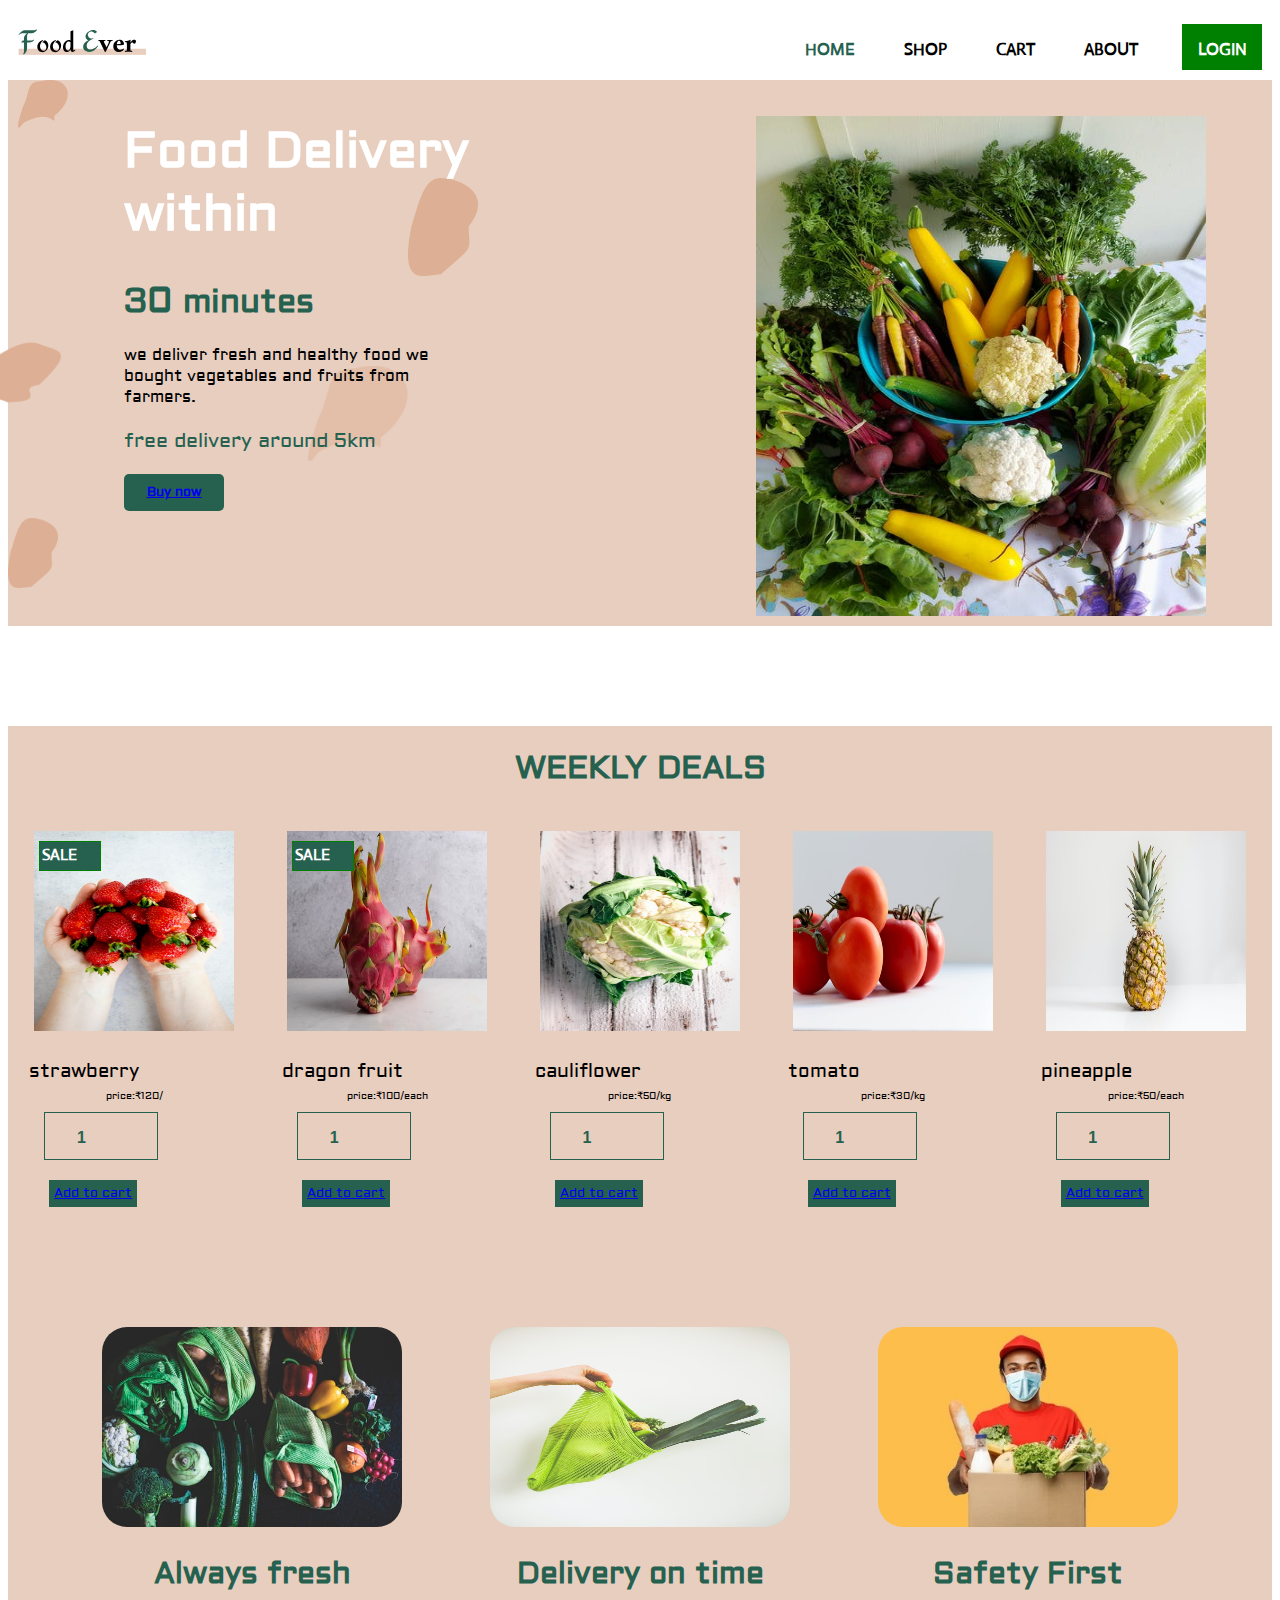
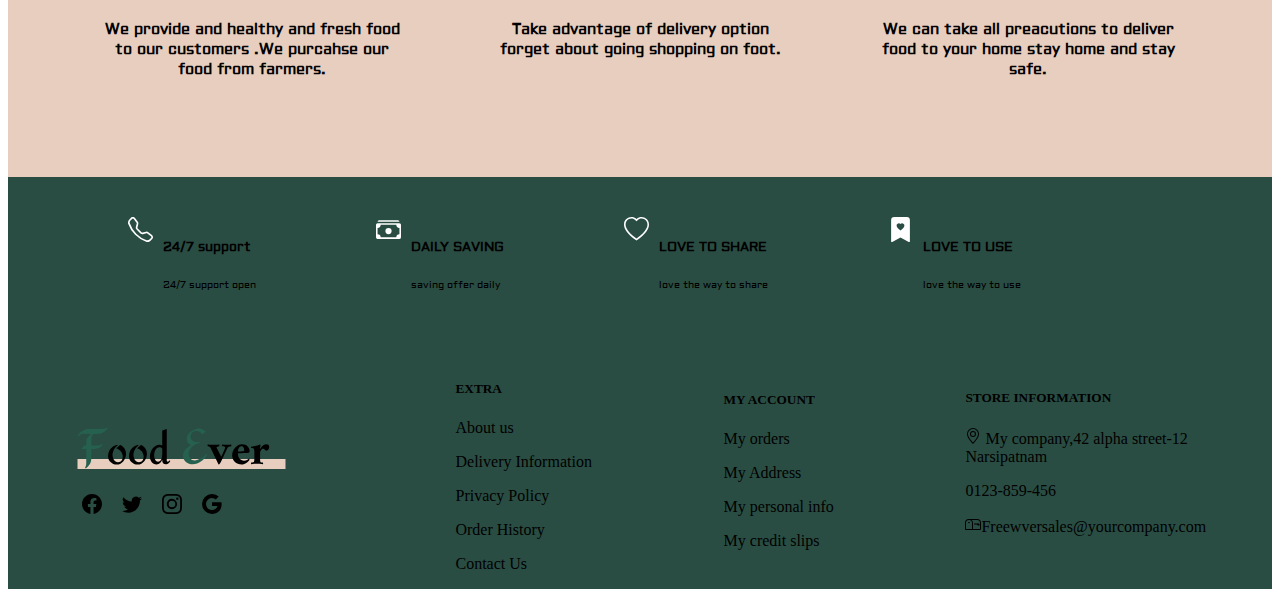
==== commit d9cb6852: "second commit" ====
--- a/index.html
+++ b/index.html
@@ -51,12 +51,12 @@
 
 <body>
     <div class="decoration">
-        <div class="f1"><img src="/major project/images/Ellipse 3.png"></div>
-        <div class="f2"><img src="/major project/images/Ellipse 2.png"></div>
-        <div class="f3"><img src="/major project/images/Ellipse 7.png"></div>
-        <div class="f4"><img src="/major project/images/Ellipse 3.png"></div>
-        <div class="f5"><img src="/major project/images/Ellipse 7.png"></div>
-        <div class="f6"><img src="/major project/images/Ellipse 2.png"></div>
+        <div class="f1"><img src="images/Ellipse 3.png"></div>
+        <div class="f2"><img src="images/Ellipse 2.png"></div>
+        <div class="f3"><img src="images/Ellipse 7.png"></div>
+        <div class="f4"><img src="images/Ellipse 3.png"></div>
+        <div class="f5"><img src="images/Ellipse 7.png"></div>
+        <div class="f6"><img src="images/Ellipse 2.png"></div>
     </div>
 
 
@@ -80,7 +80,7 @@
   
    
    <div class="box-2">
-    <img src="/major project/images/hygenic.jpeg">
+    <img src="images/hygenic.jpeg">
    </div> 
 
  
@@ -91,7 +91,7 @@
 <h1 style="text-align: center;font-family: 'Aldrich', sans-serif; color:#266150 ;">WEEKLY DEALS</h1>
 <div class="box-3">
     <div class="box-4">
-        <img src="/major project/images/photo-1592918489661-b098eb4e343c.jfif">
+        <img src="images/photo-1592918489661-b098eb4e343c.jfif">
        
       <h3>strawberry</h3>
         <p>price:₹120/</p>
@@ -111,7 +111,7 @@
     
     </div>
 <div class="box-4">
-    <img src="/major project/images/photo-1585138774489-caf6e48633b5.jfif">
+    <img src="images/photo-1585138774489-caf6e48633b5.jfif">
     <h3>dragon fruit</h3>
     <p>price:₹100/each</p>
     <div class="cart">
@@ -129,7 +129,7 @@
 </div>
 </div>
 <div class="box-4">
-    <img src="/major project/images/photo-1510627498534-cf7e9002facc.jfif">
+    <img src="images/photo-1510627498534-cf7e9002facc.jfif">
     <h3 class="h3">cauliflower</h3>
     <p>price:₹50/kg</p>
     <div class="cart">
@@ -145,7 +145,7 @@
     <button class="ADD" type="text"type="button" name="button"><a href="file:///E:/major%20project/grocery/cart.html#">Add to cart</a></button>
 </div>
 <div class="box-4">
-    <img src="/major project/images/photo-1507732052797-d22258ac2f96.jfif">
+    <img src="images/photo-1507732052797-d22258ac2f96.jfif">
     <h3>tomato</h3>
     <p>price:₹30/kg</p>
     <div class="cart">
@@ -160,7 +160,7 @@
     <button class="ADD" type="text"type="button" name="button"><a href="file:///E:/major%20project/grocery/cart.html#">Add to cart</a></button>
 </div>
 <div class="box-4">
-    <img src="/major project/images/photo-1490885578174-acda8905c2c6.jfif">
+    <img src="images/photo-1490885578174-acda8905c2c6.jfif">
     <h3>pineapple</h3>
     <p>price:₹50/each</p>
     <div class="cart">
@@ -181,7 +181,7 @@
 <div class="group-1">
    
    <div class="block">
-       <img src="/major project/images/fresh.jfif">
+       <img src="images/fresh.jfif">
     
    <div class="inf">
    <h2>Always fresh</h2>
@@ -190,14 +190,14 @@
       </div>
    </div> 
 <div class="block">
-<img src="/major project/images/photo-1582803824122-f25becf36ad8.jfif">
+<img src="images/photo-1582803824122-f25becf36ad8.jfif">
 <div class="inf">
     <h2>Delivery on time</h2>
     <p>Take advantage of delivery option forget about going shopping on foot.</p>
        </div>
 </div>  
    <div class="block">
-<img src="/major project/images/delivery.jfif">
+<img src="images/delivery.jfif">
 <div class="inf">
     <h2>Safety First</h2>
     <p>We can take all preacutions to deliver food to your home 
